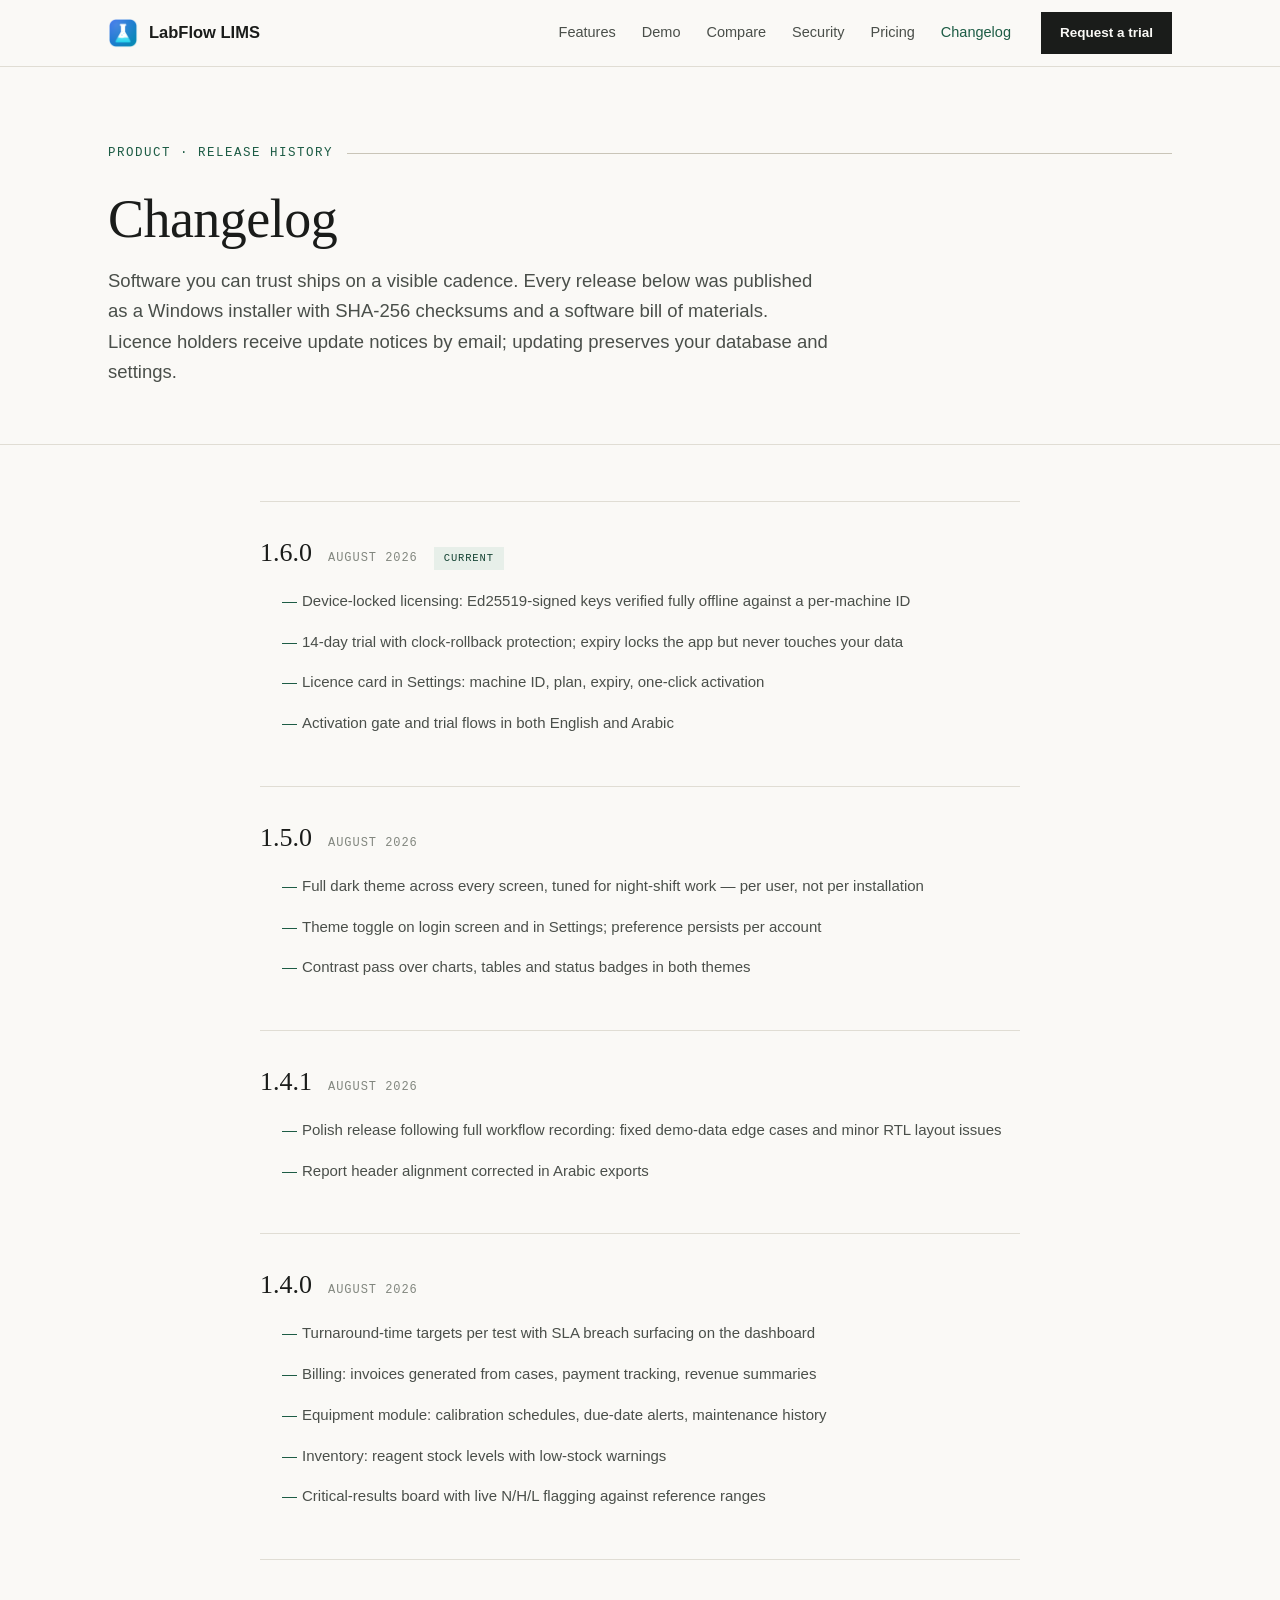
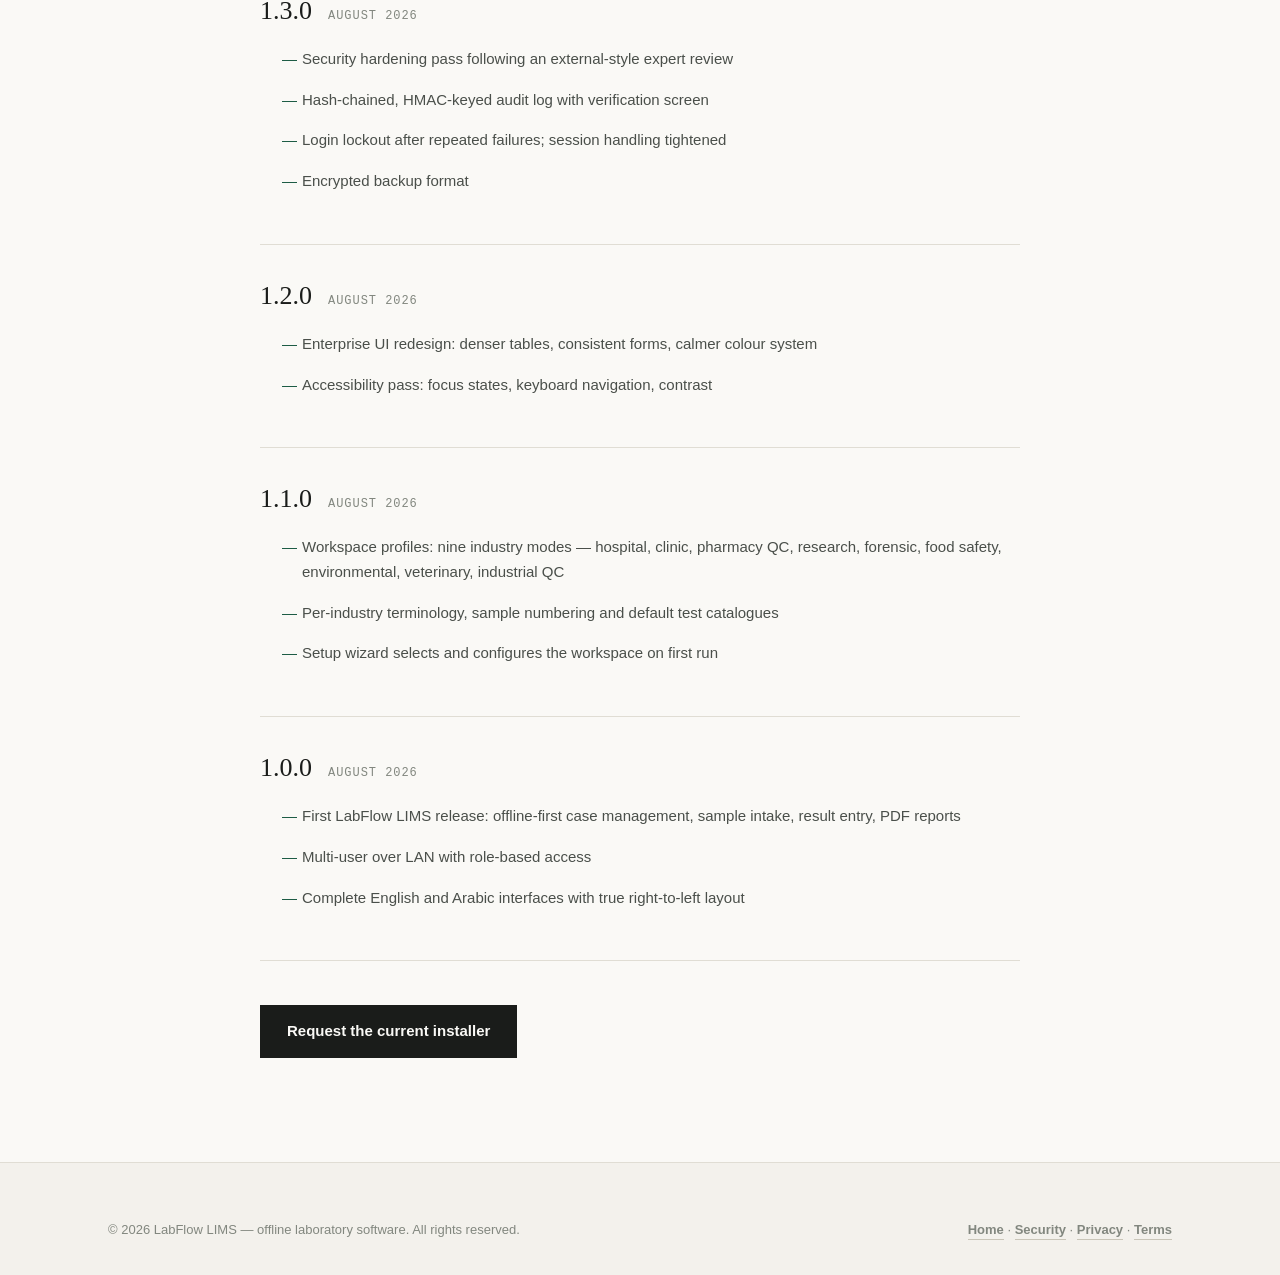
==== changelog.html @ c7669070 "Upgrade to multi-page company site - Extract shared design system to assets/site.css + assets/site.j" ====
<!DOCTYPE html>
<html lang="en" dir="ltr">
<head>
<meta charset="UTF-8">
<meta name="viewport" content="width=device-width, initial-scale=1.0">
<title>Changelog — LabFlow LIMS</title>
<meta name="description" content="Release history of LabFlow LIMS. Every release ships as a signed installer with SHA-256 checksums and a software bill of materials.">
<link rel="canonical" href="https://soldiom.github.io/labflow-site/changelog.html">
<link rel="icon" type="image/png" href="assets/logo.png">
<meta name="theme-color" content="#faf9f6">
<link rel="stylesheet" href="assets/site.css">
</head>
<body>

<a class="skip" href="#main">Skip to content</a>

<nav class="site" aria-label="Main">
  <div class="nav-in">
    <a class="brand" href="index.html"><img src="assets/logo.png" alt="LabFlow logo" width="30" height="30"><span>LabFlow&nbsp;LIMS</span></a>
    <div class="nav-links">
      <a href="index.html#features">Features</a>
      <a href="index.html#demo">Demo</a>
      <a href="index.html#cost">Compare</a>
      <a href="security.html">Security</a>
      <a href="index.html#pricing">Pricing</a>
      <a href="changelog.html" style="color:var(--pine)">Changelog</a>
    </div>
    <div class="nav-cta">
      <a class="btn small" href="index.html#contact">Request a trial</a>
    </div>
  </div>
</nav>

<main id="main">

<header class="page-head">
  <div class="wrap">
    <div class="sec-label"><span>Product · Release history</span></div>
    <h1>Changelog</h1>
    <p class="lead">Software you can trust ships on a visible cadence. Every release below was published as a Windows installer with SHA-256 checksums and a software bill of materials. Licence holders receive update notices by email; updating preserves your database and settings.</p>
  </div>
</header>

<div class="wrap prose">

  <div class="rel">
    <div class="rel-head"><span class="v">1.6.0</span><span class="d">August 2026</span><span class="tagx">Current</span></div>
    <ul>
      <li>Device-locked licensing: Ed25519-signed keys verified fully offline against a per-machine ID</li>
      <li>14-day trial with clock-rollback protection; expiry locks the app but never touches your data</li>
      <li>Licence card in Settings: machine ID, plan, expiry, one-click activation</li>
      <li>Activation gate and trial flows in both English and Arabic</li>
    </ul>
  </div>

  <div class="rel">
    <div class="rel-head"><span class="v">1.5.0</span><span class="d">August 2026</span></div>
    <ul>
      <li>Full dark theme across every screen, tuned for night-shift work — per user, not per installation</li>
      <li>Theme toggle on login screen and in Settings; preference persists per account</li>
      <li>Contrast pass over charts, tables and status badges in both themes</li>
    </ul>
  </div>

  <div class="rel">
    <div class="rel-head"><span class="v">1.4.1</span><span class="d">August 2026</span></div>
    <ul>
      <li>Polish release following full workflow recording: fixed demo-data edge cases and minor RTL layout issues</li>
      <li>Report header alignment corrected in Arabic exports</li>
    </ul>
  </div>

  <div class="rel">
    <div class="rel-head"><span class="v">1.4.0</span><span class="d">August 2026</span></div>
    <ul>
      <li>Turnaround-time targets per test with SLA breach surfacing on the dashboard</li>
      <li>Billing: invoices generated from cases, payment tracking, revenue summaries</li>
      <li>Equipment module: calibration schedules, due-date alerts, maintenance history</li>
      <li>Inventory: reagent stock levels with low-stock warnings</li>
      <li>Critical-results board with live N/H/L flagging against reference ranges</li>
    </ul>
  </div>

  <div class="rel">
    <div class="rel-head"><span class="v">1.3.0</span><span class="d">August 2026</span></div>
    <ul>
      <li>Security hardening pass following an external-style expert review</li>
      <li>Hash-chained, HMAC-keyed audit log with verification screen</li>
      <li>Login lockout after repeated failures; session handling tightened</li>
      <li>Encrypted backup format</li>
    </ul>
  </div>

  <div class="rel">
    <div class="rel-head"><span class="v">1.2.0</span><span class="d">August 2026</span></div>
    <ul>
      <li>Enterprise UI redesign: denser tables, consistent forms, calmer colour system</li>
      <li>Accessibility pass: focus states, keyboard navigation, contrast</li>
    </ul>
  </div>

  <div class="rel">
    <div class="rel-head"><span class="v">1.1.0</span><span class="d">August 2026</span></div>
    <ul>
      <li>Workspace profiles: nine industry modes — hospital, clinic, pharmacy QC, research, forensic, food safety, environmental, veterinary, industrial QC</li>
      <li>Per-industry terminology, sample numbering and default test catalogues</li>
      <li>Setup wizard selects and configures the workspace on first run</li>
    </ul>
  </div>

  <div class="rel">
    <div class="rel-head"><span class="v">1.0.0</span><span class="d">August 2026</span></div>
    <ul>
      <li>First LabFlow LIMS release: offline-first case management, sample intake, result entry, PDF reports</li>
      <li>Multi-user over LAN with role-based access</li>
      <li>Complete English and Arabic interfaces with true right-to-left layout</li>
    </ul>
  </div>

  <p style="margin-top:44px"><a class="btn" href="index.html#contact">Request the current installer</a></p>
</div>

</main>

<footer class="site">
  <div class="wrap">
    <div class="foot-base" style="border-top:0;padding-top:0">
      <span>© 2026 LabFlow LIMS — offline laboratory software. All rights reserved.</span>
      <span><a class="textlink" href="index.html">Home</a> · <a class="textlink" href="security.html">Security</a> · <a class="textlink" href="privacy.html">Privacy</a> · <a class="textlink" href="terms.html">Terms</a></span>
    </div>
  </div>
</footer>

<script src="assets/site.js"></script>
</body>
</html>
---- assets/site.css ----
/* LabFlow LIMS — design system. Editorial "clinical print" style. */
:root{
  --paper:#faf9f6; --paper2:#f3f1ec; --ink:#1a1c1a; --ink2:#4a4f4a; --ink3:#82877f;
  --line:#e0ddd4; --line2:#c9c5b8;
  --pine:#1d5c45; --pine-dark:#154434; --pine-pale:#e7efe9;
  --amber:#8a6d1f;
  --serif:Georgia,"Times New Roman",Cambria,serif;
  --sans:-apple-system,BlinkMacSystemFont,"Segoe UI",Roboto,Arial,sans-serif;
  --mono:ui-monospace,"Cascadia Code",Consolas,Menlo,monospace;
  --maxw:1120px;
}
*{margin:0;padding:0;box-sizing:border-box}
html{scroll-behavior:smooth}
body{background:var(--paper);color:var(--ink);font-family:var(--sans);font-size:16px;line-height:1.65;-webkit-font-smoothing:antialiased}
html[dir="rtl"] body{font-family:"Segoe UI",Tahoma,"Noto Sans Arabic",Arial,sans-serif}
a{color:inherit;text-decoration:none}
img{max-width:100%;display:block}
.wrap{max-width:var(--maxw);margin:0 auto;padding:0 28px}
section{padding:88px 0}
::selection{background:var(--pine-pale);color:var(--pine-dark)}

/* ---------- a11y ---------- */
.skip{position:absolute;top:-48px;left:12px;background:var(--ink);color:var(--paper);padding:10px 18px;z-index:100;font-weight:600}
.skip:focus{top:12px}
:focus-visible{outline:2px solid var(--pine);outline-offset:2px}
@media (prefers-reduced-motion:reduce){
  html{scroll-behavior:auto}
  html.js .rv{opacity:1 !important;transform:none !important;transition:none !important}
}

/* ---------- type ---------- */
h1,h2,.serif{font-family:var(--serif);font-weight:400;letter-spacing:-.01em}
html[dir="rtl"] h1, html[dir="rtl"] h2, html[dir="rtl"] .serif{font-family:"Segoe UI",Tahoma,"Noto Naskh Arabic",serif;font-weight:600}
h1{font-size:clamp(40px,5.6vw,68px);line-height:1.08}
h2{font-size:clamp(30px,3.8vw,44px);line-height:1.15;margin-bottom:16px}
h1 em,h2 em{font-style:italic;color:var(--pine)}
html[dir="rtl"] h1 em, html[dir="rtl"] h2 em{font-style:normal}
.lead{font-size:18.5px;color:var(--ink2);max-width:640px}
.small{font-size:13.5px;color:var(--ink3)}
.sec-label{display:flex;align-items:center;gap:14px;margin-bottom:26px;font-family:var(--mono);font-size:12.5px;letter-spacing:.12em;text-transform:uppercase;color:var(--pine)}
.sec-label::after{content:"";height:1px;background:var(--line2);flex:1}
html[dir="rtl"] .sec-label{letter-spacing:0;font-family:var(--sans);font-weight:700}
.mono-label{font-family:var(--mono);font-size:11.5px;letter-spacing:.1em;text-transform:uppercase;color:var(--ink3)}
html[dir="rtl"] .mono-label{letter-spacing:0;font-family:var(--sans);font-weight:700}

/* ---------- buttons ---------- */
.btn{display:inline-flex;align-items:center;gap:9px;padding:13px 26px;font-size:15px;font-weight:600;font-family:var(--sans);
  border:1px solid var(--ink);background:var(--ink);color:var(--paper);cursor:pointer;transition:background .15s,color .15s,border-color .15s}
.btn:hover{background:var(--pine-dark);border-color:var(--pine-dark);color:var(--paper)}
.btn.alt{background:transparent;color:var(--ink)}
.btn.alt:hover{background:var(--ink);color:var(--paper)}
.btn.small{padding:9px 18px;font-size:13.5px}
.textlink{border-bottom:1px solid var(--line2);padding-bottom:2px;font-weight:600;transition:border-color .15s,color .15s}
.textlink:hover{color:var(--pine);border-color:var(--pine)}

/* ---------- nav ---------- */
nav.site{position:sticky;top:0;z-index:50;background:var(--paper);border-bottom:1px solid var(--line)}
.nav-in{max-width:var(--maxw);margin:0 auto;padding:0 28px;height:66px;display:flex;align-items:center;gap:30px}
.brand{display:flex;align-items:center;gap:11px;font-weight:700;font-size:16.5px}
.brand img{width:30px;height:30px}
.nav-links{display:flex;gap:26px;margin-inline-start:auto;font-size:14.5px;color:var(--ink2)}
.nav-links a:hover{color:var(--pine)}
.nav-cta{display:flex;align-items:center;gap:12px}
.lang-btn{display:inline-block;background:none;border:1px solid var(--line2);color:var(--ink2);padding:7px 14px;font-size:13px;font-weight:600;cursor:pointer;font-family:var(--sans)}
.lang-btn:hover{border-color:var(--ink);color:var(--ink)}

/* ---------- hero ---------- */
.hero{padding:84px 0 0;border-bottom:1px solid var(--line)}
.hero-grid{display:grid;grid-template-columns:1.05fr .95fr;gap:56px;align-items:center;padding-bottom:72px}
.eyebrow{font-family:var(--mono);font-size:12.5px;letter-spacing:.12em;text-transform:uppercase;color:var(--pine);margin-bottom:22px;display:flex;align-items:center;gap:10px}
html[dir="rtl"] .eyebrow{letter-spacing:0;font-family:var(--sans);font-weight:700}
.eyebrow .tick{width:26px;height:1px;background:var(--pine)}
.eyebrow a{border-bottom:1px dotted var(--pine)}
.hero h1{margin-bottom:24px}
.hero .lead{margin-bottom:34px}
.hero-ctas{display:flex;gap:14px;flex-wrap:wrap;margin-bottom:16px}
.hero-note{font-size:13px;color:var(--ink3)}
.hero-visual{position:relative}
.hero-visual .shot{border:1px solid var(--line2);box-shadow:0 1px 2px rgba(26,28,26,.06),0 12px 32px -18px rgba(26,28,26,.25);background:#fff}
.hero-visual .shot img{width:100%}
.spec-card{position:absolute;bottom:-26px;inset-inline-start:-26px;background:var(--paper);border:1px solid var(--line2);padding:16px 20px;box-shadow:0 8px 24px -14px rgba(26,28,26,.3);max-width:250px}
.spec-card .k{font-family:var(--mono);font-size:11px;letter-spacing:.1em;text-transform:uppercase;color:var(--ink3);margin-bottom:5px}
html[dir="rtl"] .spec-card .k{letter-spacing:0;font-family:var(--sans);font-weight:700}
.spec-card .v{font-size:14px;font-weight:600;line-height:1.45}

/* ---------- stats strip ---------- */
.stats{display:grid;grid-template-columns:repeat(4,1fr);border-top:1px solid var(--line)}
.stat{padding:26px 8px 26px 0;border-inline-end:1px solid var(--line)}
.stat:last-child{border-inline-end:0}
html[dir="rtl"] .stat{padding:26px 0 26px 8px}
.stat b{display:block;font-family:var(--serif);font-weight:400;font-size:34px;line-height:1.1;color:var(--ink)}
.stat span{font-size:13px;color:var(--ink3)}

/* ---------- industries ---------- */
.ind{background:var(--paper2);border-bottom:1px solid var(--line)}
.ind-grid{display:grid;grid-template-columns:repeat(3,1fr);border:1px solid var(--line2);background:var(--line2);gap:1px}
.ind-cell{background:var(--paper);padding:22px 24px;display:flex;align-items:baseline;gap:14px}
.ind-cell .n{font-family:var(--mono);font-size:11.5px;color:var(--ink3)}
.ind-cell .t{font-weight:600;font-size:15px}

/* ---------- features ---------- */
.feat-rows{border-top:1px solid var(--line)}
.feat-row{display:grid;grid-template-columns:64px 300px 1fr;gap:28px;padding:26px 0;border-bottom:1px solid var(--line);align-items:baseline}
.feat-row .no{font-family:var(--mono);font-size:13px;color:var(--ink3)}
.feat-row h3{font-size:17.5px;font-weight:700;letter-spacing:-.01em}
.feat-row p{color:var(--ink2);font-size:15px}

/* ---------- demo (dark) ---------- */
.demo{background:var(--ink);color:var(--paper)}
.demo .sec-label{color:#9dc2ae}
.demo .sec-label::after{background:rgba(250,249,246,.2)}
.demo h2 em{color:#9dc2ae}
.demo .lead{color:rgba(250,249,246,.72)}
.demo video{width:100%;border:1px solid rgba(250,249,246,.18);display:block;background:#000;margin-top:44px}

/* ---------- product tour tabs ---------- */
.tour-tabs{display:flex;flex-wrap:wrap;gap:0;border:1px solid var(--line2);margin:36px 0 0;background:var(--line2)}
.tour-tab{flex:1 1 auto;min-width:140px;background:var(--paper);border:0;padding:14px 10px;font-family:var(--sans);font-size:14px;font-weight:600;color:var(--ink2);cursor:pointer;border-inline-end:1px solid var(--line2)}
.tour-tab:last-child{border-inline-end:0}
.tour-tab[aria-selected="true"]{background:var(--ink);color:var(--paper)}
.tour-tab:hover:not([aria-selected="true"]){background:var(--pine-pale);color:var(--pine-dark)}
.tour-panel{border:1px solid var(--line2);border-top:0;background:#fff}
.tour-panel img{width:100%}
.tour-panel figcaption{padding:14px 18px;font-size:14px;color:var(--ink2);display:flex;gap:12px;align-items:baseline;background:var(--paper);border-top:1px solid var(--line)}
.tour-panel .fig-n{font-family:var(--mono);font-size:11.5px;color:var(--pine);white-space:nowrap}
html.js .tour-panel{display:none}
html.js .tour-panel.active{display:block}
html:not(.js) .tour-panel{margin-bottom:20px}

/* ---------- compare table ---------- */
.tbl-scroll{overflow-x:auto;border:1px solid var(--line2);margin-top:8px}
table.compare{width:100%;border-collapse:collapse;font-size:14.5px;min-width:720px;background:var(--paper)}
table.compare th,table.compare td{padding:15px 18px;border-bottom:1px solid var(--line);text-align:start;vertical-align:top}
table.compare thead th{font-family:var(--mono);font-size:11.5px;letter-spacing:.1em;text-transform:uppercase;color:var(--ink3);border-bottom:1px solid var(--line2);background:var(--paper2)}
html[dir="rtl"] table.compare thead th{letter-spacing:0;font-family:var(--sans);font-weight:700}
table.compare thead th.hl{color:var(--pine)}
table.compare td.hl{background:#fff;font-weight:600;box-shadow:inset 2px 0 0 var(--pine)}
html[dir="rtl"] table.compare td.hl{box-shadow:inset -2px 0 0 var(--pine)}
table.compare tr:last-child td{border-bottom:0}
table.compare td:first-child{font-weight:600;color:var(--ink)}
table.compare td{color:var(--ink2)}

/* ---------- calculator ---------- */
.calc{display:grid;grid-template-columns:1fr 1fr;border:1px solid var(--line2);background:var(--line2);gap:1px;margin-top:8px}
.calc>div{background:var(--paper);padding:36px 34px}
.calc .out{background:var(--ink);color:var(--paper);display:flex;flex-direction:column;justify-content:center}
.calc .row{margin-bottom:26px}
.calc label{display:block;font-weight:600;font-size:14.5px;margin-bottom:10px}
.calc .val{font-family:var(--mono);color:var(--pine);font-weight:700}
.calc input[type=range]{width:100%;accent-color:var(--pine)}
.calc input[type=number]{width:130px;padding:9px 12px;border:1px solid var(--line2);background:#fff;font-family:var(--mono);font-size:15px;color:var(--ink)}
.calc .yr-btns{display:flex;gap:0;border:1px solid var(--line2);width:max-content}
.calc .yr-btns button{padding:9px 22px;background:var(--paper);border:0;border-inline-end:1px solid var(--line2);font-family:var(--sans);font-size:14px;font-weight:600;color:var(--ink2);cursor:pointer}
.calc .yr-btns button:last-child{border-inline-end:0}
.calc .yr-btns button[aria-pressed="true"]{background:var(--ink);color:var(--paper)}
.calc .out .k{font-family:var(--mono);font-size:11.5px;letter-spacing:.1em;text-transform:uppercase;color:rgba(250,249,246,.55);margin-bottom:14px}
html[dir="rtl"] .calc .out .k{letter-spacing:0;font-family:var(--sans);font-weight:700}
.calc .out .big{font-family:var(--serif);font-size:clamp(40px,4.6vw,58px);line-height:1.05;color:#e8c76a;margin-bottom:12px}
.calc .out .sub{font-size:15px;color:rgba(250,249,246,.75);max-width:380px}
.calc .out .vs{margin-top:26px;padding-top:22px;border-top:1px solid rgba(250,249,246,.18);font-size:15px}
.calc .out .vs b{color:#9dc2ae}

/* ---------- security grid ---------- */
.sec-grid{display:grid;grid-template-columns:repeat(3,1fr);border:1px solid var(--line2);background:var(--line2);gap:1px;margin-top:8px}
.sec-cell{background:var(--paper);padding:26px 26px 28px}
.sec-cell .k{font-family:var(--mono);font-size:11px;letter-spacing:.1em;text-transform:uppercase;color:var(--pine);margin-bottom:10px}
html[dir="rtl"] .sec-cell .k{letter-spacing:0;font-family:var(--sans);font-weight:700}
.sec-cell h3{font-size:16px;font-weight:700;margin-bottom:7px}
.sec-cell p{font-size:14px;color:var(--ink2)}

/* ---------- pull quote ---------- */
.pull{border-inline-start:2px solid var(--pine);padding:6px 0 6px 28px;margin:34px 0 8px;max-width:720px}
html[dir="rtl"] .pull{padding:6px 28px 6px 0}
.pull p{font-family:var(--serif);font-size:clamp(19px,2.2vw,24px);line-height:1.5;color:var(--ink)}
html[dir="rtl"] .pull p{font-family:"Segoe UI",Tahoma,"Noto Naskh Arabic",serif}

/* ---------- licensing ---------- */
.lic{background:var(--paper2);border-block:1px solid var(--line)}
.lic-grid{display:grid;grid-template-columns:1fr 1fr;gap:60px;align-items:start}
.lic-steps{counter-reset:s;margin-top:8px}
.lic-step{display:grid;grid-template-columns:44px 1fr;gap:18px;padding:22px 0;border-bottom:1px solid var(--line2)}
.lic-step:last-child{border-bottom:0}
.lic-step .sn{font-family:var(--serif);font-size:28px;color:var(--pine);line-height:1}
.lic-step h3{font-size:16.5px;font-weight:700;margin-bottom:5px}
.lic-step p{font-size:14.5px;color:var(--ink2)}
.machine-chip{font-family:var(--mono);font-size:13px;background:var(--paper);border:1px solid var(--line2);padding:2px 8px;color:var(--pine-dark);white-space:nowrap}

/* ---------- pricing ---------- */
.price-grid{display:grid;grid-template-columns:repeat(3,1fr);border:1px solid var(--line2);background:var(--line2);gap:1px;margin-top:8px}
.price{background:var(--paper);padding:36px 32px;display:flex;flex-direction:column}
.price.hot{background:#fff;outline:2px solid var(--pine);outline-offset:-2px;position:relative}
.price .plan{font-family:var(--mono);font-size:12px;letter-spacing:.12em;text-transform:uppercase;color:var(--ink3);margin-bottom:18px}
html[dir="rtl"] .price .plan{letter-spacing:0;font-family:var(--sans);font-weight:700}
.price.hot .plan{color:var(--pine)}
.price .amt{font-family:var(--serif);font-size:38px;line-height:1.1;margin-bottom:6px}
.price .per{font-size:13px;color:var(--ink3);margin-bottom:26px}
.price ul{list-style:none;display:flex;flex-direction:column;gap:11px;font-size:14.5px;color:var(--ink2);margin-bottom:32px}
.price li{display:flex;gap:11px;align-items:flex-start}
.price li::before{content:"—";color:var(--pine);flex:none}
.price .btn{margin-top:auto;justify-content:center}
.hot-tag{position:absolute;top:0;inset-inline-end:0;background:var(--pine);color:#fff;font-family:var(--mono);font-size:10.5px;letter-spacing:.1em;text-transform:uppercase;padding:6px 12px}
html[dir="rtl"] .hot-tag{letter-spacing:0;font-family:var(--sans);font-weight:700}

/* ---------- faq ---------- */
.faq{max-width:780px}
details{border-bottom:1px solid var(--line)}
details:first-of-type{border-top:1px solid var(--line)}
summary{padding:21px 4px;font-weight:600;font-size:16px;cursor:pointer;list-style:none;display:flex;justify-content:space-between;gap:16px;align-items:baseline}
summary::-webkit-details-marker{display:none}
summary .q-n{font-family:var(--mono);font-size:12px;color:var(--ink3);flex:none}
summary .q-t{flex:1}
summary .q-m{font-family:var(--mono);color:var(--ink3);flex:none}
details[open] summary .q-m::before{content:"–"}
details:not([open]) summary .q-m::before{content:"+"}
details .a{padding:0 4px 24px;color:var(--ink2);font-size:15px;max-width:640px}

/* ---------- final cta ---------- */
.final{border-top:1px solid var(--line)}
.final-in{display:grid;grid-template-columns:1.2fr .8fr;gap:60px;align-items:center}
.final .btn{margin-top:26px}
.contact-box{border:1px solid var(--line2);background:var(--paper2);padding:30px 32px}
.contact-box .k{font-family:var(--mono);font-size:11.5px;letter-spacing:.1em;text-transform:uppercase;color:var(--ink3);margin-bottom:8px}
html[dir="rtl"] .contact-box .k{letter-spacing:0;font-family:var(--sans);font-weight:700}
.contact-box .row{padding:12px 0;border-bottom:1px solid var(--line);font-size:14.5px}
.contact-box .row:last-child{border-bottom:0}

/* ---------- footer (mega) ---------- */
footer.site{border-top:1px solid var(--line);background:var(--paper2);padding:56px 0 34px}
.foot-grid{display:grid;grid-template-columns:1.4fr 1fr 1fr 1fr;gap:40px;padding-bottom:40px;border-bottom:1px solid var(--line)}
.foot-grid .brand{margin-bottom:14px}
.foot-grid .brand img{width:24px;height:24px}
.foot-about{font-size:13.5px;color:var(--ink3);max-width:280px}
.foot-col .k{font-family:var(--mono);font-size:11px;letter-spacing:.1em;text-transform:uppercase;color:var(--ink3);margin-bottom:14px}
html[dir="rtl"] .foot-col .k{letter-spacing:0;font-family:var(--sans);font-weight:700}
.foot-col a{display:block;font-size:14px;color:var(--ink2);padding:5px 0}
.foot-col a:hover{color:var(--pine)}
.foot-base{display:flex;justify-content:space-between;align-items:center;gap:16px;flex-wrap:wrap;padding-top:26px;font-size:13px;color:var(--ink3)}

/* ---------- subpages ---------- */
.page-head{padding:76px 0 56px;border-bottom:1px solid var(--line)}
.page-head h1{font-size:clamp(34px,4.6vw,54px);margin:14px 0 18px}
.page-head .lead{max-width:720px}
.prose{max-width:760px;padding:56px 0 88px}
.prose h2{font-size:26px;margin:44px 0 14px}
.prose h3{font-size:18px;font-weight:700;margin:30px 0 8px}
.prose p{margin-bottom:16px;color:var(--ink2)}
.prose ul,.prose ol{margin:0 0 16px 22px;color:var(--ink2)}
html[dir="rtl"] .prose ul, html[dir="rtl"] .prose ol{margin:0 22px 16px 0}
.prose li{margin-bottom:8px}
.prose code,.prose pre{font-family:var(--mono);font-size:13.5px;background:var(--paper2);border:1px solid var(--line)}
.prose code{padding:2px 7px}
.prose pre{padding:16px 18px;overflow-x:auto;margin-bottom:16px}
.prose pre code{border:0;padding:0;background:none}
.prose .note{border:1px solid var(--line2);background:var(--paper2);padding:18px 22px;margin:22px 0;font-size:14.5px}
.rel{border-bottom:1px solid var(--line);padding:30px 0}
.rel:first-of-type{border-top:1px solid var(--line)}
.rel .rel-head{display:flex;align-items:baseline;gap:16px;flex-wrap:wrap;margin-bottom:10px}
.rel .v{font-family:var(--serif);font-size:26px}
.rel .d{font-family:var(--mono);font-size:12px;color:var(--ink3);letter-spacing:.08em;text-transform:uppercase}
.rel .tagx{font-family:var(--mono);font-size:10.5px;letter-spacing:.08em;text-transform:uppercase;background:var(--pine-pale);color:var(--pine-dark);padding:3px 10px}
.rel ul{list-style:none;margin-top:6px}
.rel li{padding:4px 0 4px 20px;position:relative;color:var(--ink2);font-size:15px}
.rel li::before{content:"—";position:absolute;left:0;color:var(--pine)}

/* ---------- reveal ---------- */
html.js .rv{opacity:0;transform:translateY(14px);transition:opacity .55s ease,transform .55s ease}
html.js .rv.in{opacity:1;transform:none}

/* ---------- responsive ---------- */
@media (max-width:940px){
  section{padding:64px 0}
  .hero-grid,.lic-grid,.final-in,.calc{grid-template-columns:1fr;gap:40px}
  .calc{gap:1px}
  .spec-card{position:static;margin-top:16px;max-width:none}
  .stats{grid-template-columns:repeat(2,1fr)}
  .stat:nth-child(2){border-inline-end:0}
  .ind-grid,.sec-grid{grid-template-columns:1fr}
  .feat-row{grid-template-columns:44px 1fr;gap:14px}
  .feat-row p{grid-column:2}
  .price-grid{grid-template-columns:1fr}
  .nav-links{display:none}
  .foot-grid{grid-template-columns:1fr 1fr}
  .tour-tab{min-width:33%}
}
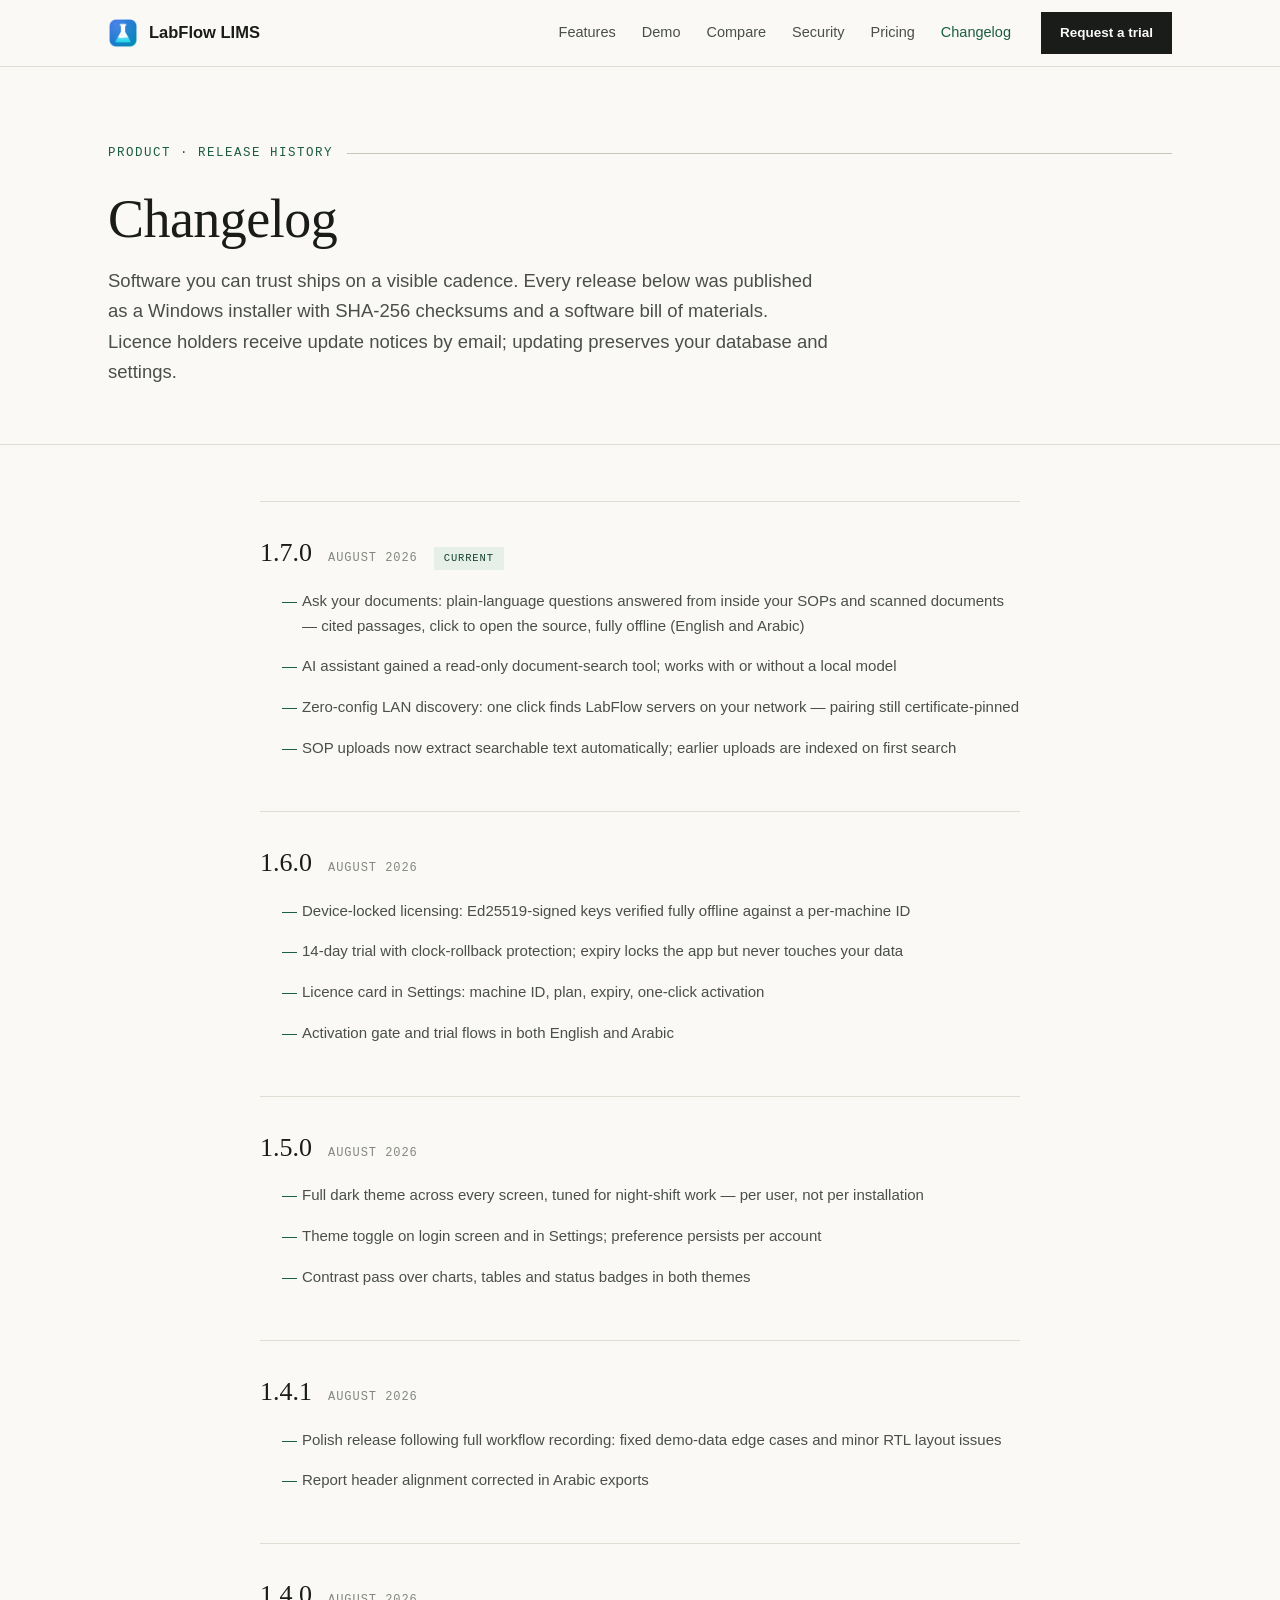
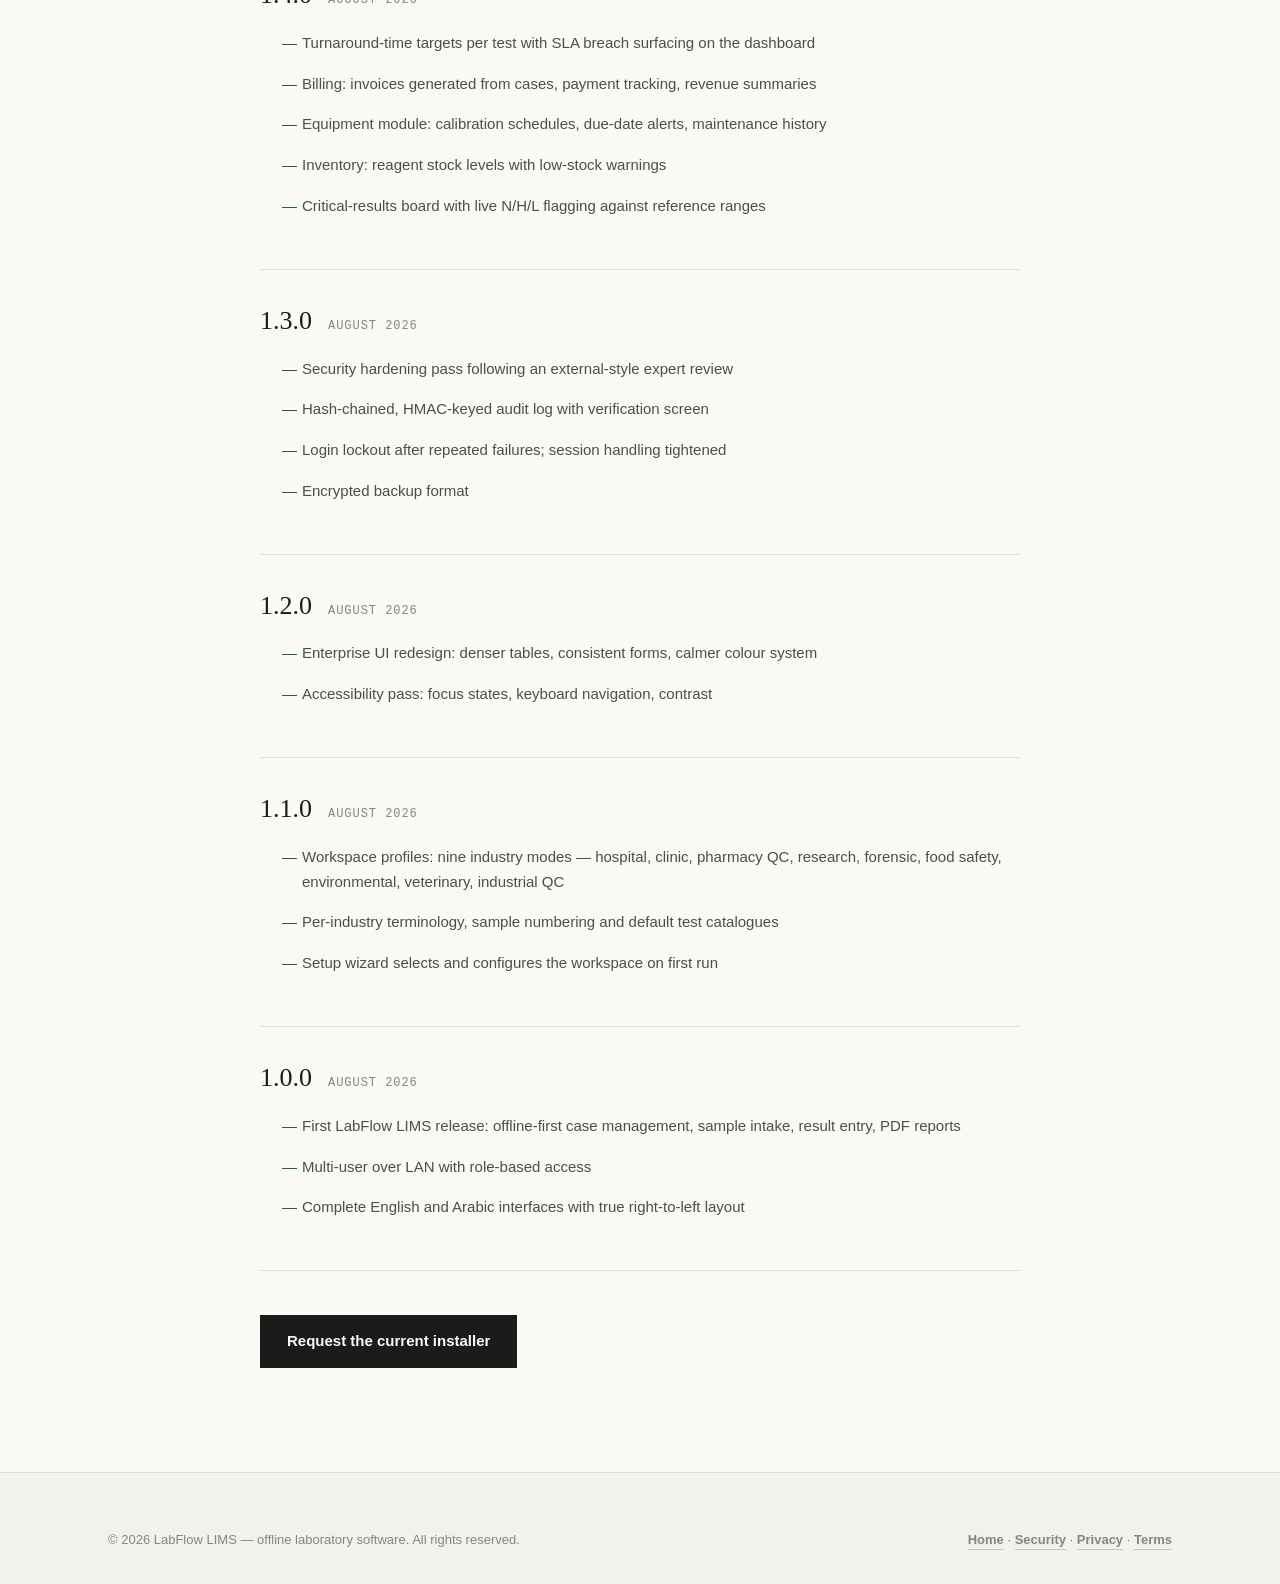
==== commit 950d90ac: "v1.7.0: changelog entry, Ask-your-documents feature row, JSON-LD update Co-authored-by: Copilot App " ====
--- a/changelog.html
+++ b/changelog.html
@@ -44,7 +44,17 @@
 <div class="wrap prose">
 
   <div class="rel">
-    <div class="rel-head"><span class="v">1.6.0</span><span class="d">August 2026</span><span class="tagx">Current</span></div>
+    <div class="rel-head"><span class="v">1.7.0</span><span class="d">August 2026</span><span class="tagx">Current</span></div>
+    <ul>
+      <li>Ask your documents: plain-language questions answered from inside your SOPs and scanned documents — cited passages, click to open the source, fully offline (English and Arabic)</li>
+      <li>AI assistant gained a read-only document-search tool; works with or without a local model</li>
+      <li>Zero-config LAN discovery: one click finds LabFlow servers on your network — pairing still certificate-pinned</li>
+      <li>SOP uploads now extract searchable text automatically; earlier uploads are indexed on first search</li>
+    </ul>
+  </div>
+
+  <div class="rel">
+    <div class="rel-head"><span class="v">1.6.0</span><span class="d">August 2026</span></div>
     <ul>
       <li>Device-locked licensing: Ed25519-signed keys verified fully offline against a per-machine ID</li>
       <li>14-day trial with clock-rollback protection; expiry locks the app but never touches your data</li>
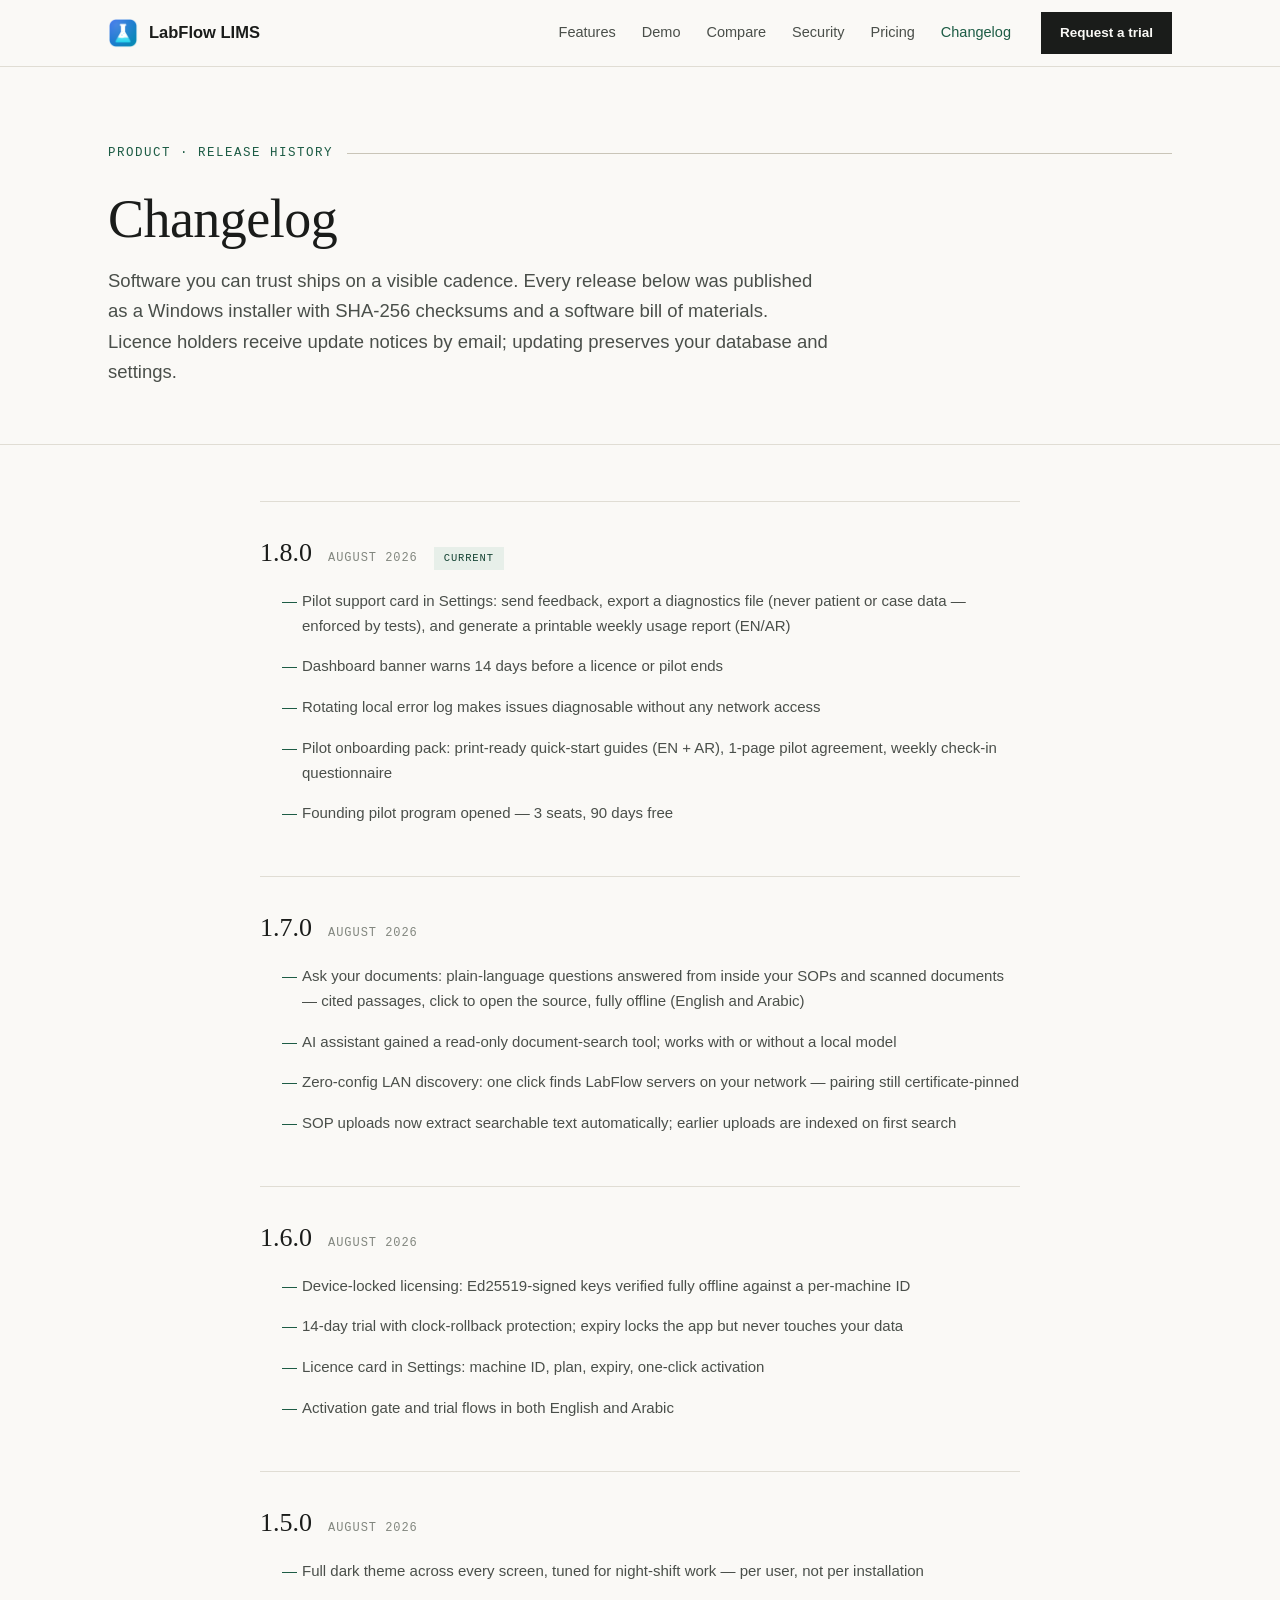
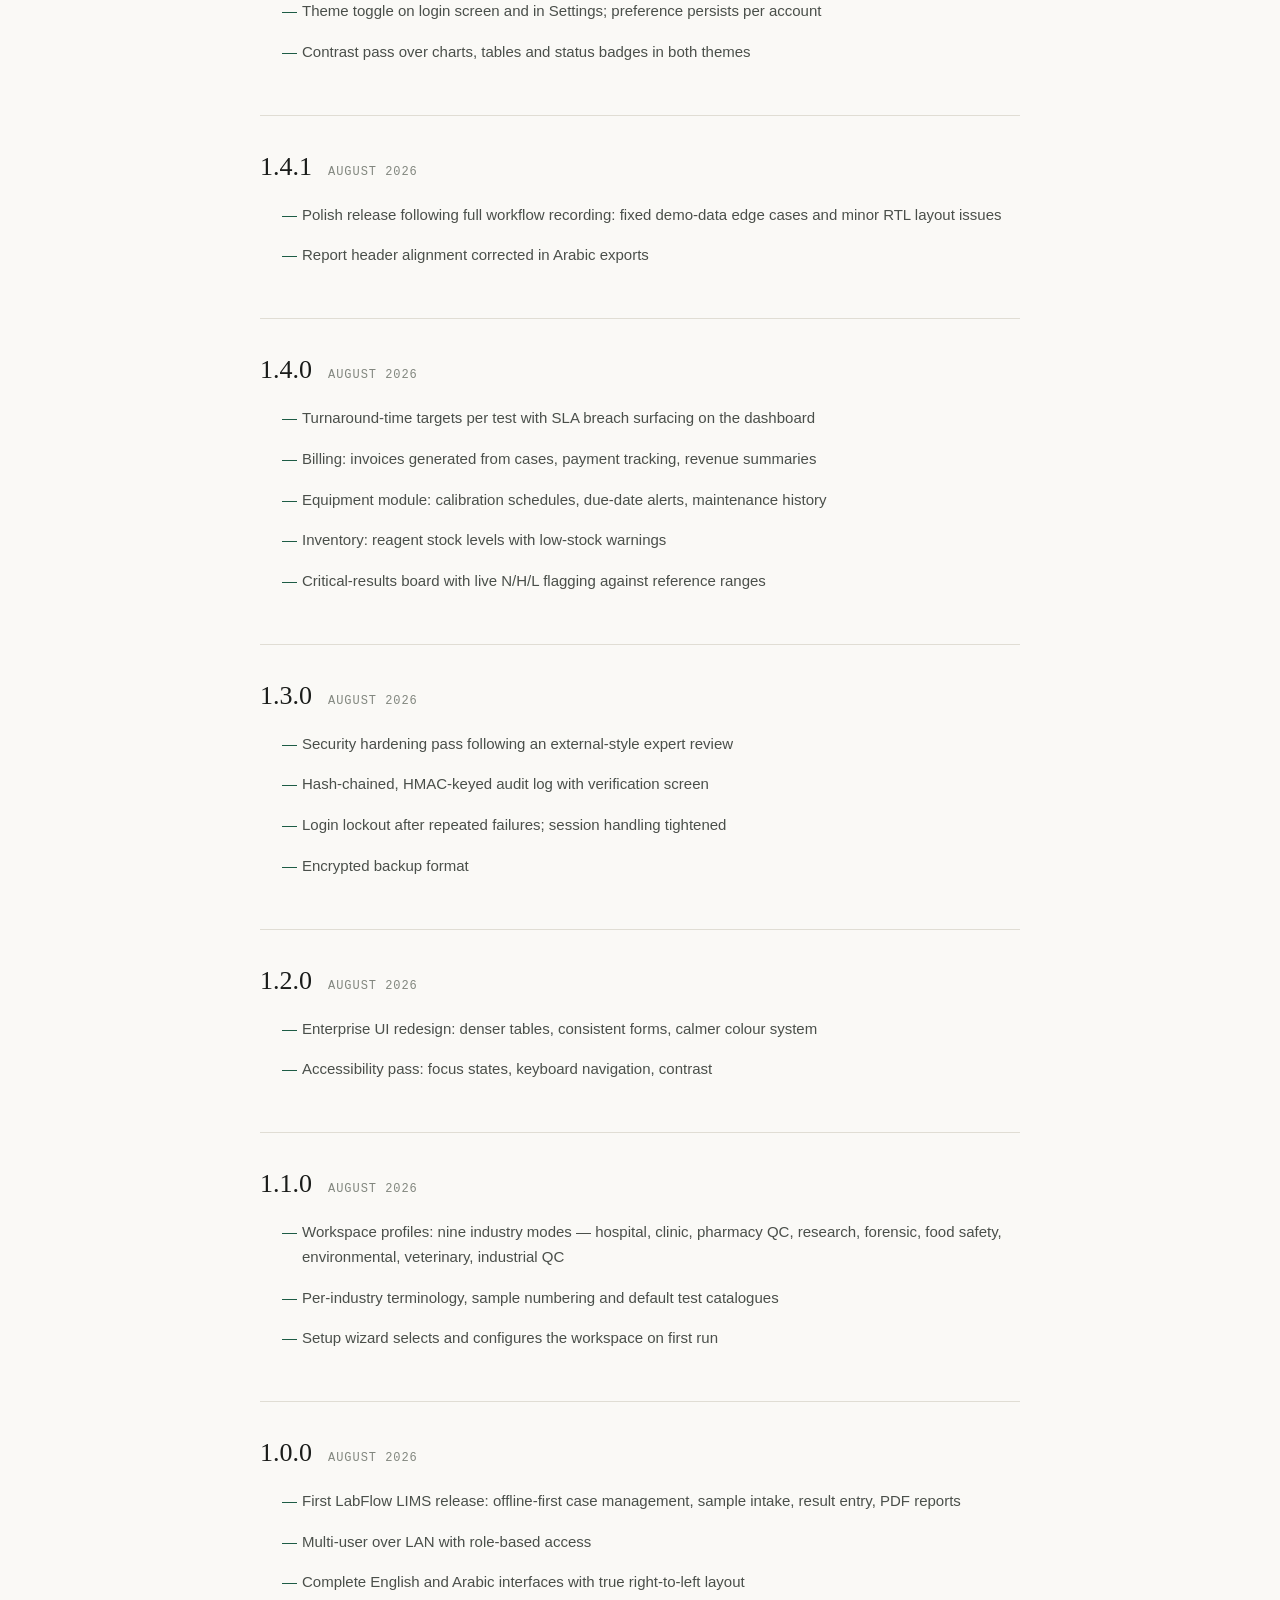
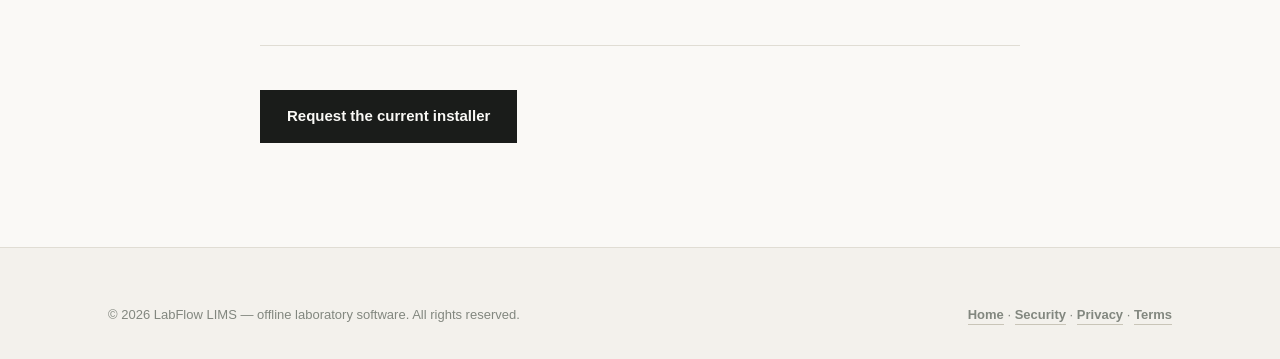
==== commit 223bbd8d: "Changelog + schema version for v1.8.0 Pilot Kit Co-authored-by: Copilot App <223556219+Copilot@users" ====
--- a/changelog.html
+++ b/changelog.html
@@ -5,7 +5,7 @@
 <meta name="viewport" content="width=device-width, initial-scale=1.0">
 <title>Changelog — LabFlow LIMS</title>
 <meta name="description" content="Release history of LabFlow LIMS. Every release ships as a signed installer with SHA-256 checksums and a software bill of materials.">
-<link rel="canonical" href="https://soldiom.github.io/labflow-site/changelog.html">
+<link rel="canonical" href="https://soldiomai.github.io/labflow-site/changelog.html">
 <link rel="icon" type="image/png" href="assets/logo.png">
 <meta name="theme-color" content="#faf9f6">
 <link rel="stylesheet" href="assets/site.css">
@@ -44,7 +44,18 @@
 <div class="wrap prose">
 
   <div class="rel">
-    <div class="rel-head"><span class="v">1.7.0</span><span class="d">August 2026</span><span class="tagx">Current</span></div>
+    <div class="rel-head"><span class="v">1.8.0</span><span class="d">August 2026</span><span class="tagx">Current</span></div>
+    <ul>
+      <li>Pilot support card in Settings: send feedback, export a diagnostics file (never patient or case data — enforced by tests), and generate a printable weekly usage report (EN/AR)</li>
+      <li>Dashboard banner warns 14 days before a licence or pilot ends</li>
+      <li>Rotating local error log makes issues diagnosable without any network access</li>
+      <li>Pilot onboarding pack: print-ready quick-start guides (EN + AR), 1-page pilot agreement, weekly check-in questionnaire</li>
+      <li>Founding pilot program opened — 3 seats, 90 days free</li>
+    </ul>
+  </div>
+
+  <div class="rel">
+    <div class="rel-head"><span class="v">1.7.0</span><span class="d">August 2026</span></div>
     <ul>
       <li>Ask your documents: plain-language questions answered from inside your SOPs and scanned documents — cited passages, click to open the source, fully offline (English and Arabic)</li>
       <li>AI assistant gained a read-only document-search tool; works with or without a local model</li>
--- a/assets/site.css
+++ b/assets/site.css
@@ -187,6 +187,12 @@
 
 /* ---------- pricing ---------- */
 .price-grid{display:grid;grid-template-columns:repeat(3,1fr);border:1px solid var(--line2);background:var(--line2);gap:1px;margin-top:8px}
+.pilot-cta{margin-top:32px;border:1px solid var(--ink);background:var(--ink);color:var(--paper);padding:38px 40px;display:flex;gap:36px;align-items:center;justify-content:space-between;flex-wrap:wrap}
+.pilot-cta-txt{max-width:640px}
+.pilot-cta h3{font-size:clamp(22px,2.6vw,30px);line-height:1.2;margin-bottom:12px}
+.pilot-cta p{color:var(--paper);opacity:.82;font-size:15.5px}
+.btn.pilot-btn{background:var(--paper);color:var(--ink);border-color:var(--paper);flex-shrink:0}
+.btn.pilot-btn:hover{background:transparent;color:var(--paper)}
 .price{background:var(--paper);padding:36px 32px;display:flex;flex-direction:column}
 .price.hot{background:#fff;outline:2px solid var(--pine);outline-offset:-2px;position:relative}
 .price .plan{font-family:var(--mono);font-size:12px;letter-spacing:.12em;text-transform:uppercase;color:var(--ink3);margin-bottom:18px}
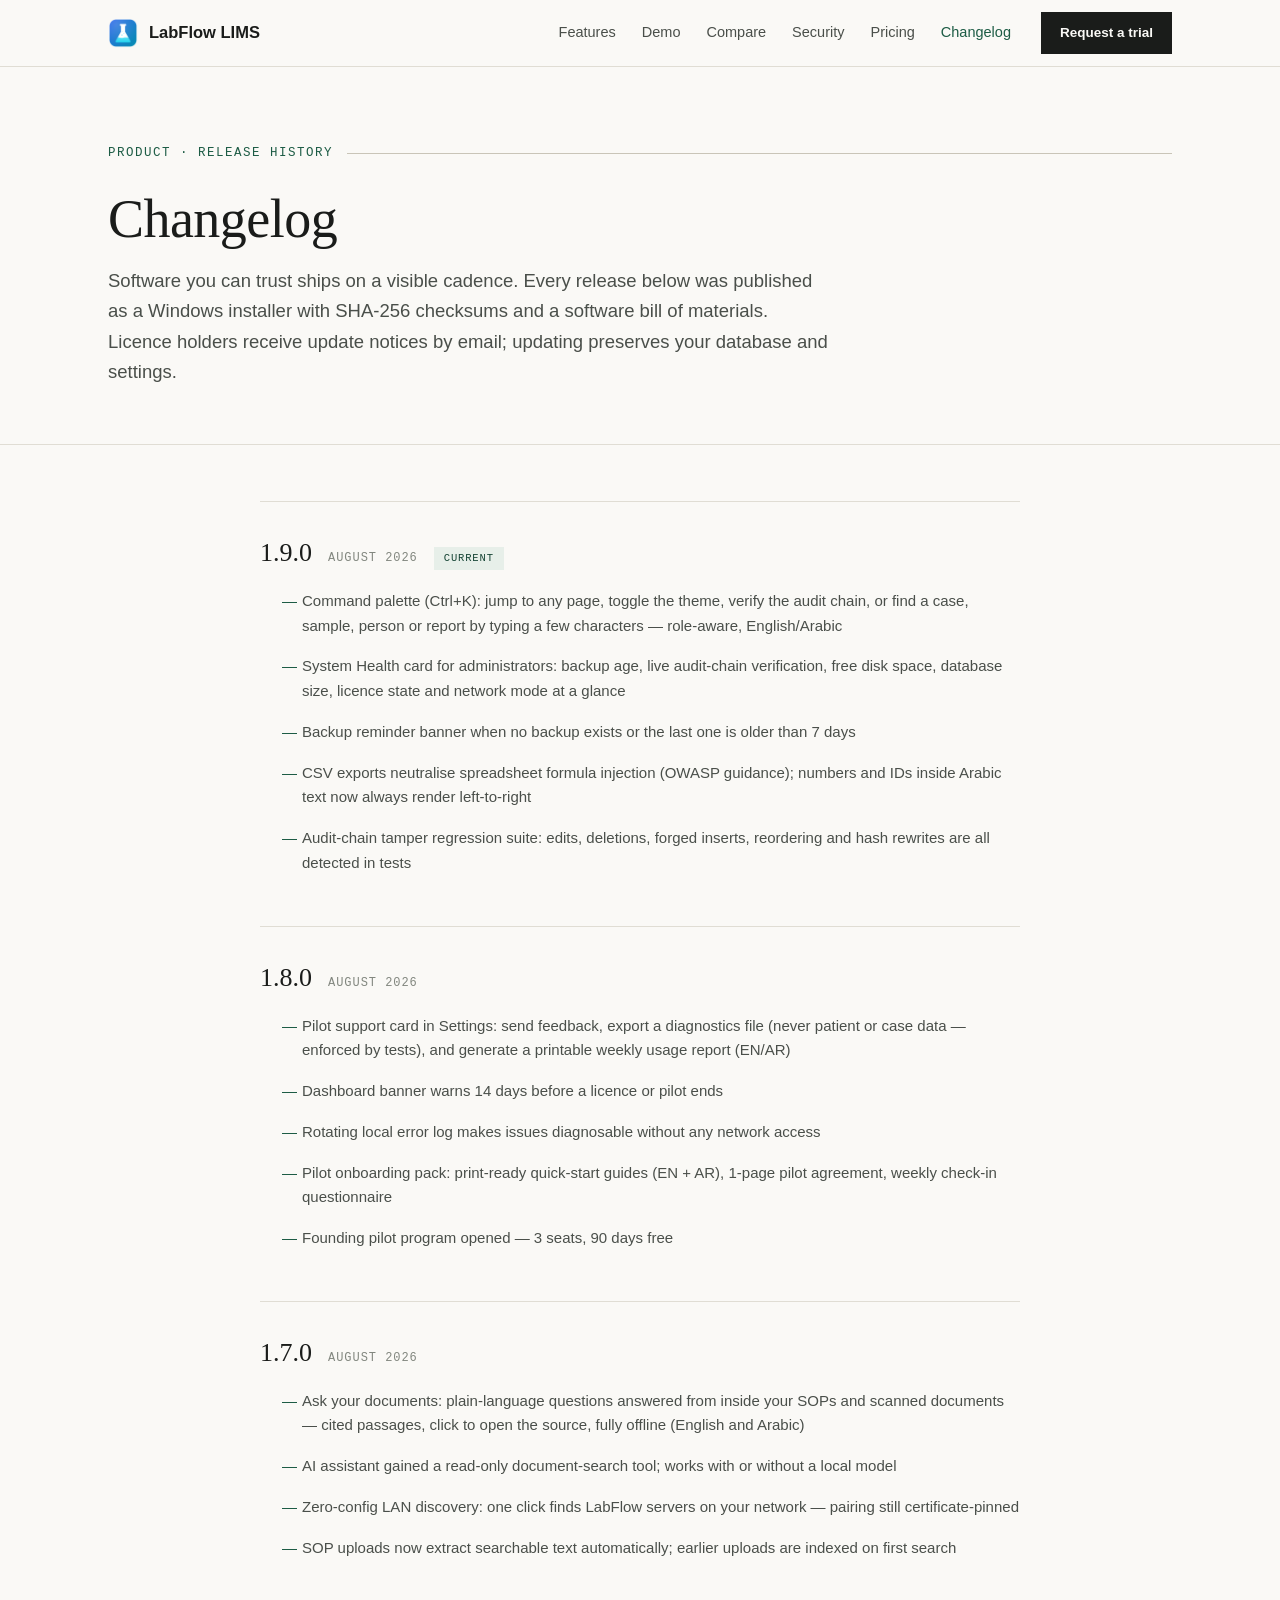
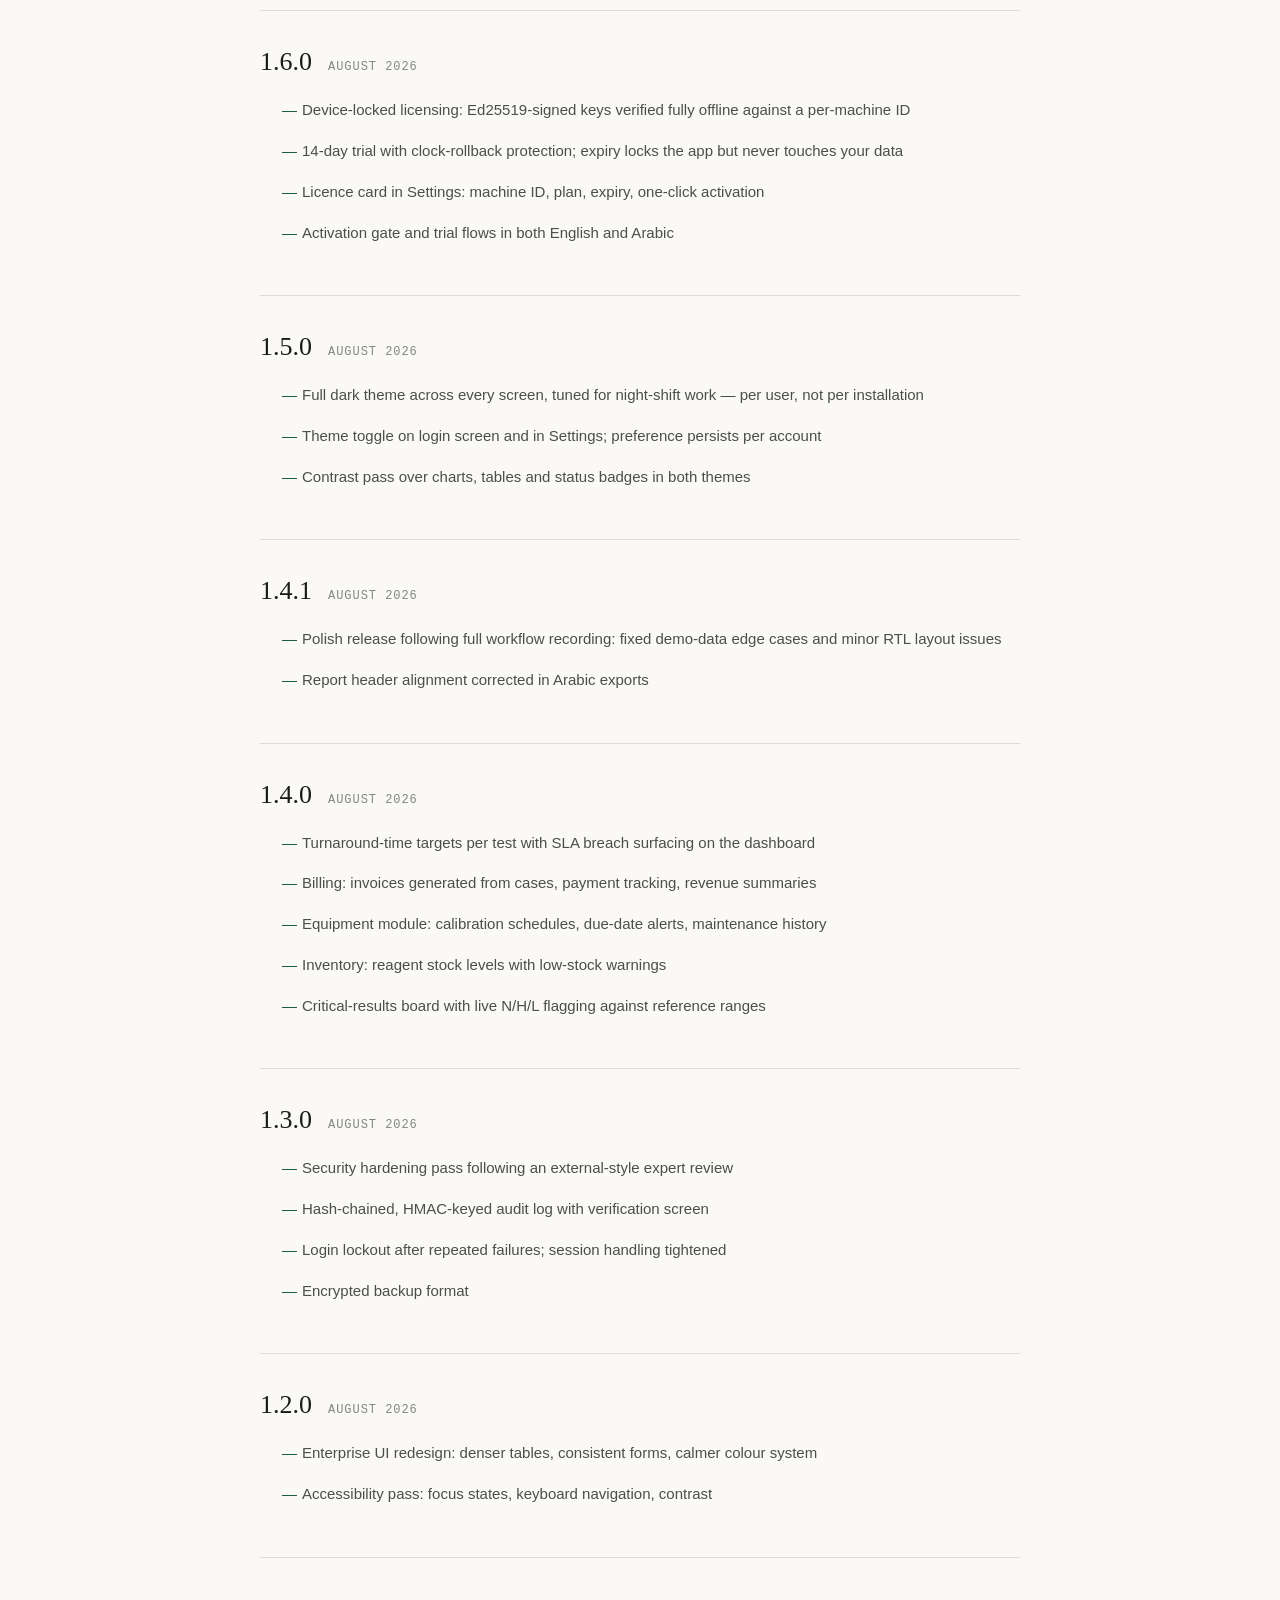
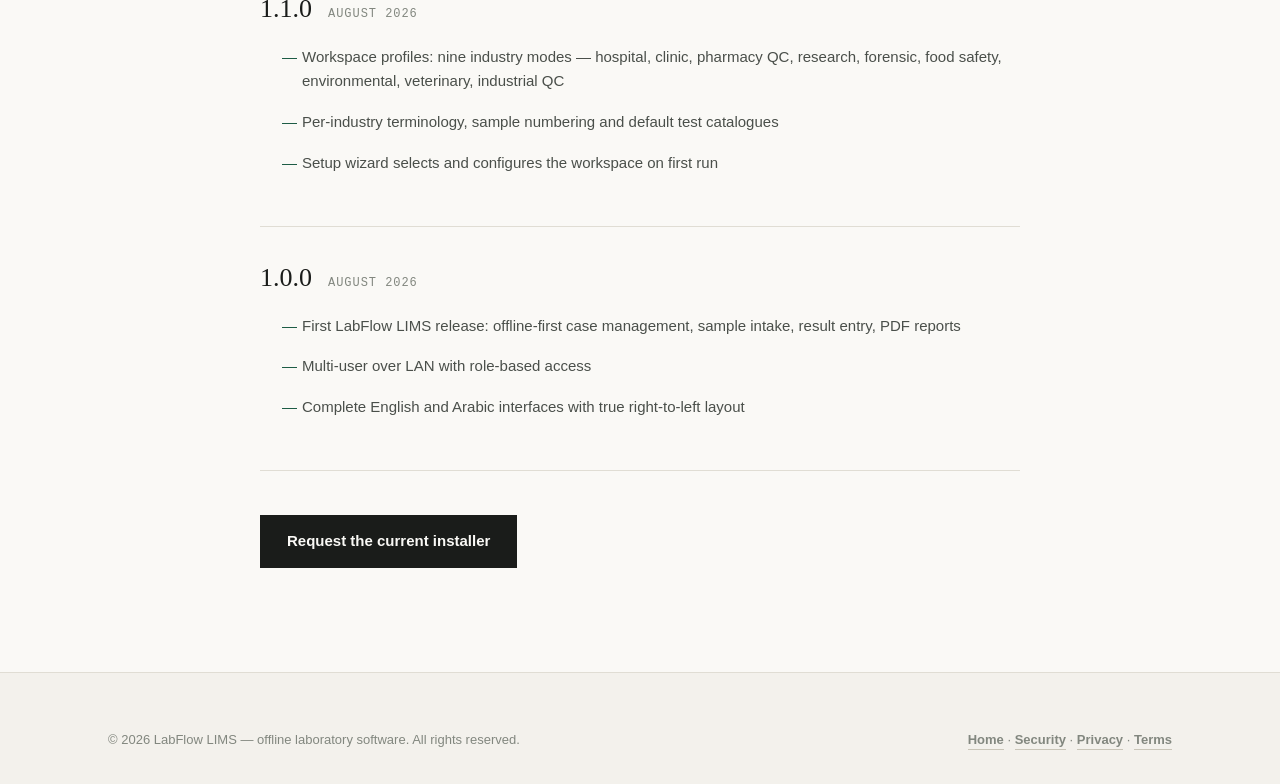
==== commit ca520a37: "changelog: v1.9.0 (command palette, system health, hardening) Co-authored-by: Copilot App <223556219" ====
--- a/changelog.html
+++ b/changelog.html
@@ -44,7 +44,18 @@
 <div class="wrap prose">
 
   <div class="rel">
-    <div class="rel-head"><span class="v">1.8.0</span><span class="d">August 2026</span><span class="tagx">Current</span></div>
+    <div class="rel-head"><span class="v">1.9.0</span><span class="d">August 2026</span><span class="tagx">Current</span></div>
+    <ul>
+      <li>Command palette (Ctrl+K): jump to any page, toggle the theme, verify the audit chain, or find a case, sample, person or report by typing a few characters — role-aware, English/Arabic</li>
+      <li>System Health card for administrators: backup age, live audit-chain verification, free disk space, database size, licence state and network mode at a glance</li>
+      <li>Backup reminder banner when no backup exists or the last one is older than 7 days</li>
+      <li>CSV exports neutralise spreadsheet formula injection (OWASP guidance); numbers and IDs inside Arabic text now always render left-to-right</li>
+      <li>Audit-chain tamper regression suite: edits, deletions, forged inserts, reordering and hash rewrites are all detected in tests</li>
+    </ul>
+  </div>
+
+  <div class="rel">
+    <div class="rel-head"><span class="v">1.8.0</span><span class="d">August 2026</span></div>
     <ul>
       <li>Pilot support card in Settings: send feedback, export a diagnostics file (never patient or case data — enforced by tests), and generate a printable weekly usage report (EN/AR)</li>
       <li>Dashboard banner warns 14 days before a licence or pilot ends</li>
